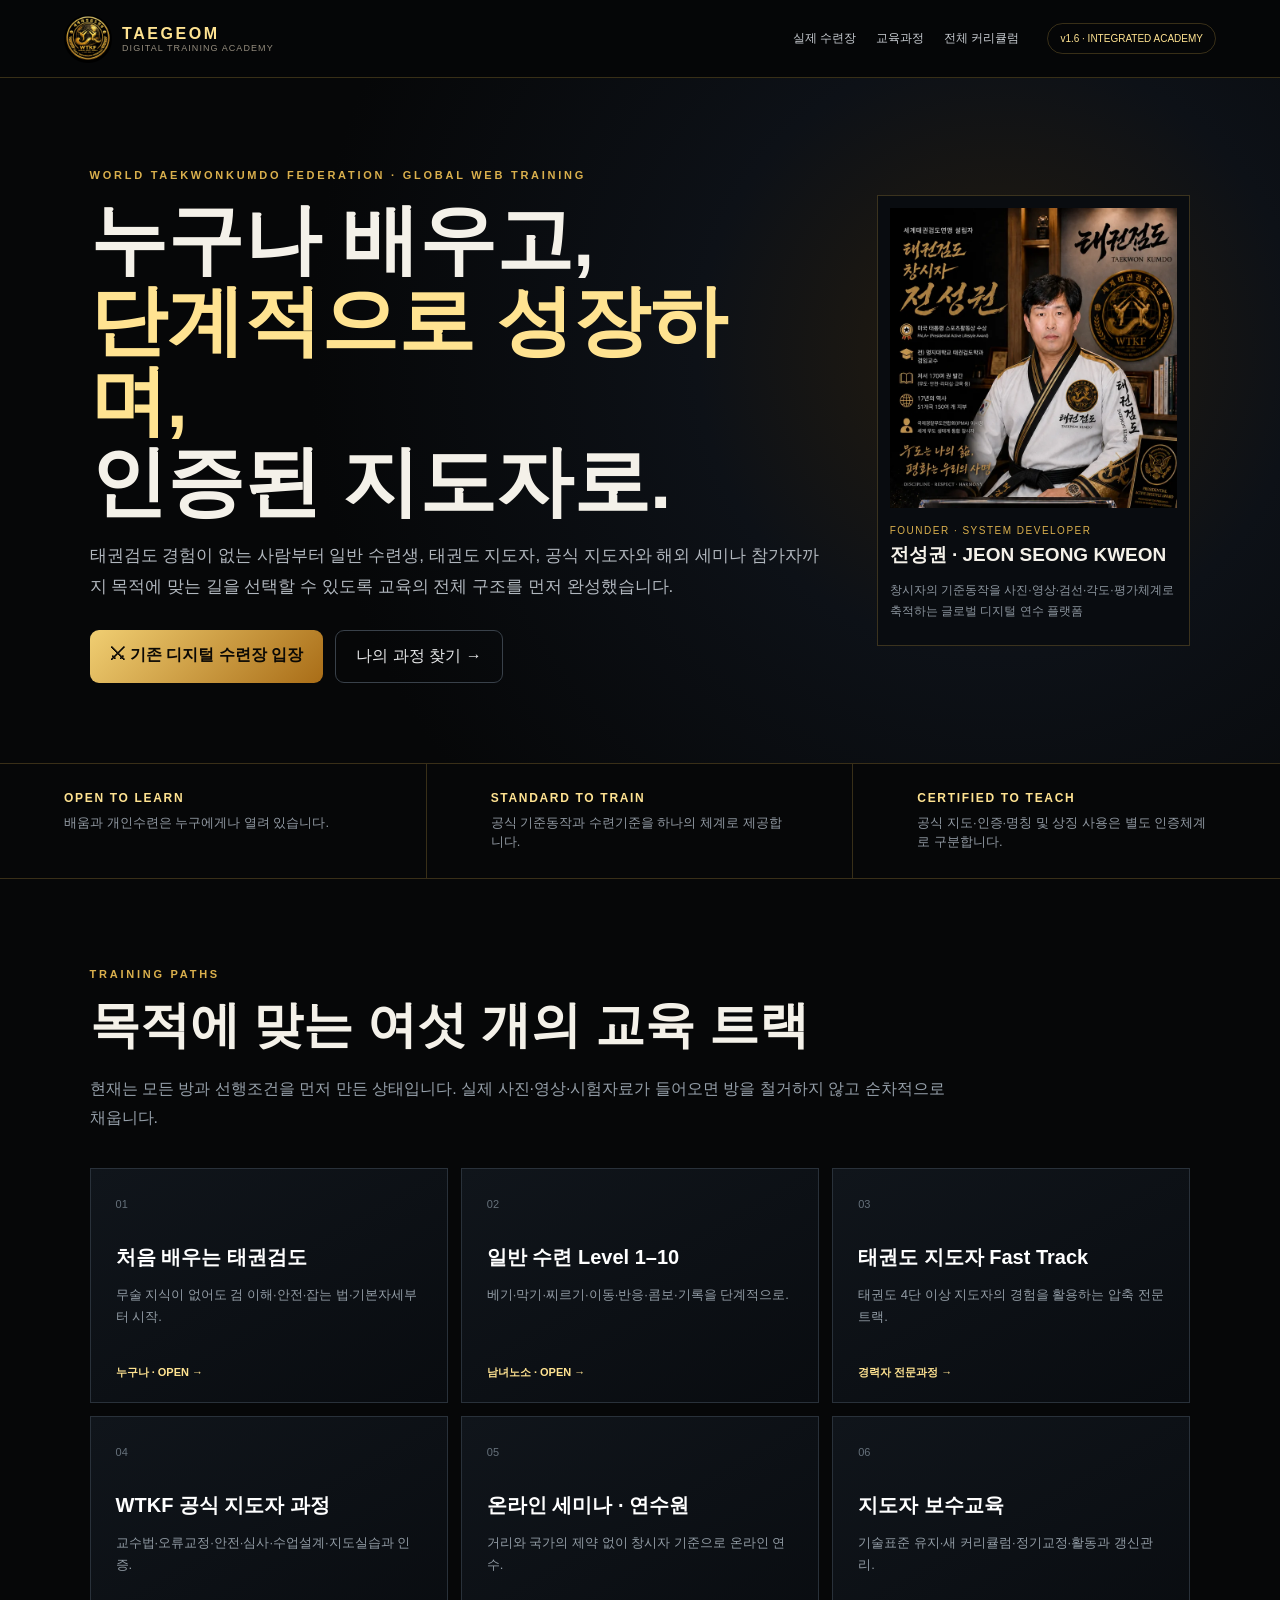
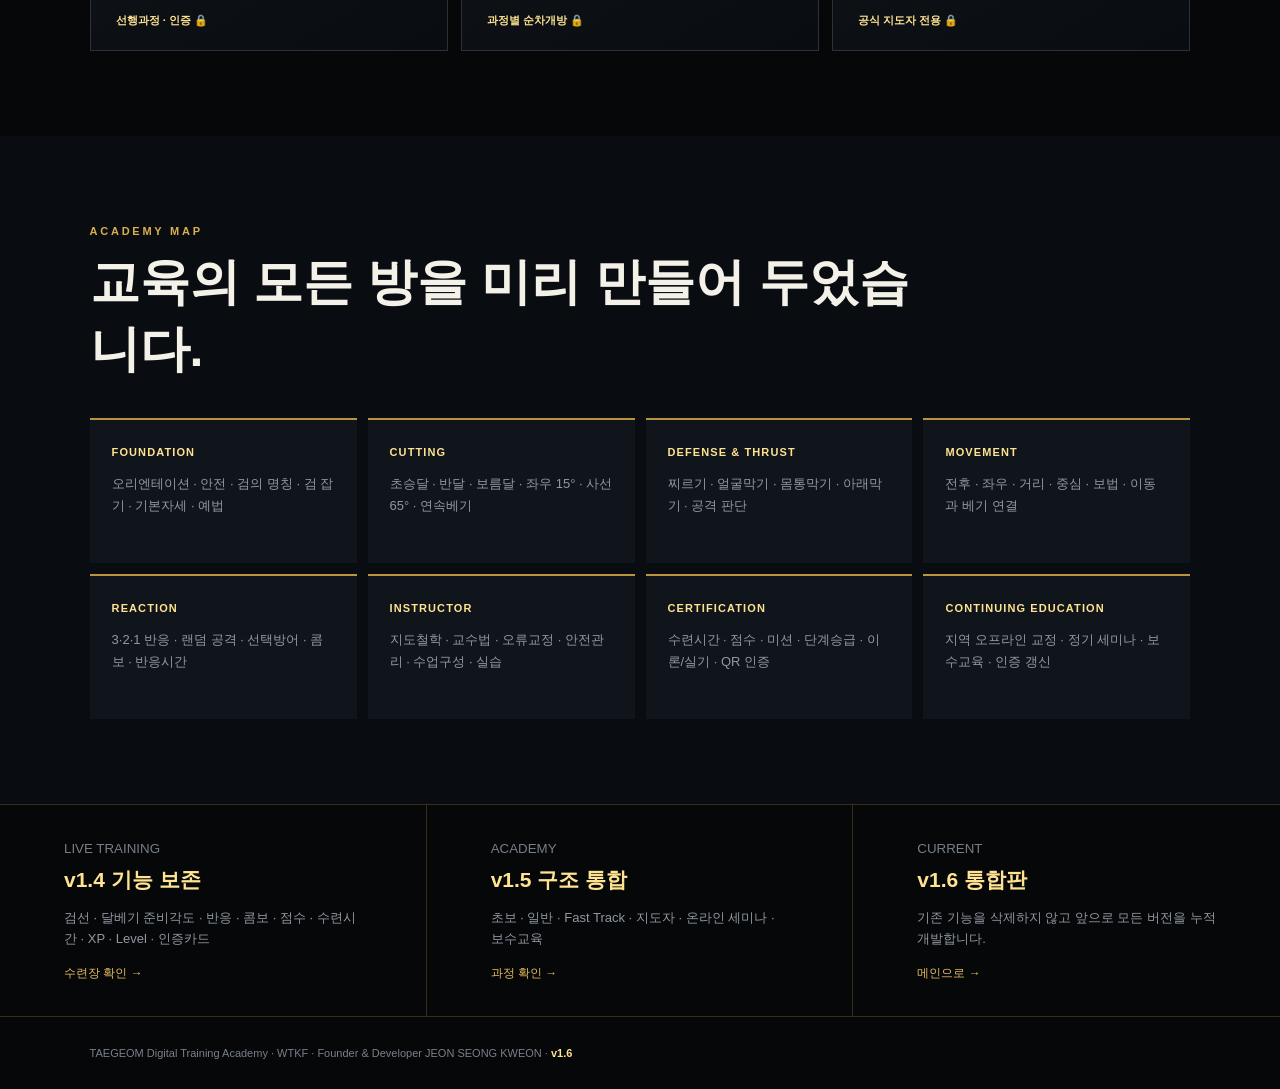
==== academy.html @ d8bbe2b1 "Add files via upload" ====
<!DOCTYPE html>
<html lang="ko"><head>
<meta charset="UTF-8"><meta name="viewport" content="width=device-width,initial-scale=1">
<meta name="theme-color" content="#070707">
<title>TAEGEOM Digital Training Academy v1.6</title>
<link rel="stylesheet" href="academy.css">
</head><body>
<header class="academy-top">
  <a class="home" href="index.html"><img src="assets/wtkf-logo.webp" alt="WTKF"><span><b>TAEGEOM</b><small>DIGITAL TRAINING ACADEMY</small></span></a>
  <nav><a href="training.html">실제 수련장</a><a href="#paths">교육과정</a><a href="#map">전체 커리큘럼</a></nav>
  <span class="ver">v1.6 · INTEGRATED ACADEMY</span>
</header>

<main>
<section class="academy-hero">
 <div>
  <p class="eyebrow">WORLD TAEKWONKUMDO FEDERATION · GLOBAL WEB TRAINING</p>
  <h1>누구나 배우고,<br><em>단계적으로 성장하며,</em><br>인증된 지도자로.</h1>
  <p class="lead">태권검도 경험이 없는 사람부터 일반 수련생, 태권도 지도자, 공식 지도자와 해외 세미나 참가자까지 목적에 맞는 길을 선택할 수 있도록 교육의 전체 구조를 먼저 완성했습니다.</p>
  <div class="actions"><a class="primary" href="training.html">⚔ 기존 디지털 수련장 입장</a><a href="#paths">나의 과정 찾기 →</a></div>
 </div>
 <aside>
  <img src="assets/founder-jeon.webp" alt="창시자 전성권">
  <small>FOUNDER · SYSTEM DEVELOPER</small><b>전성권 · JEON SEONG KWEON</b>
  <p>창시자의 기준동작을 사진·영상·검선·각도·평가체계로 축적하는 글로벌 디지털 연수 플랫폼</p>
 </aside>
</section>

<section class="policy">
 <div><b>OPEN TO LEARN</b><span>배움과 개인수련은 누구에게나 열려 있습니다.</span></div>
 <div><b>STANDARD TO TRAIN</b><span>공식 기준동작과 수련기준을 하나의 체계로 제공합니다.</span></div>
 <div><b>CERTIFIED TO TEACH</b><span>공식 지도·인증·명칭 및 상징 사용은 별도 인증체계로 구분합니다.</span></div>
</section>

<section class="section" id="paths">
 <header><span>TRAINING PATHS</span><h2>목적에 맞는 여섯 개의 교육 트랙</h2><p>현재는 모든 방과 선행조건을 먼저 만든 상태입니다. 실제 사진·영상·시험자료가 들어오면 방을 철거하지 않고 순차적으로 채웁니다.</p></header>
 <div class="paths">
  <a href="course.html?track=starter"><i>01</i><h3>처음 배우는 태권검도</h3><p>무술 지식이 없어도 검 이해·안전·잡는 법·기본자세부터 시작.</p><b>누구나 · OPEN →</b></a>
  <a href="course.html?track=general"><i>02</i><h3>일반 수련 Level 1–10</h3><p>베기·막기·찌르기·이동·반응·콤보·기록을 단계적으로.</p><b>남녀노소 · OPEN →</b></a>
  <a href="course.html?track=tkd"><i>03</i><h3>태권도 지도자 Fast Track</h3><p>태권도 4단 이상 지도자의 경험을 활용하는 압축 전문트랙.</p><b>경력자 전문과정 →</b></a>
  <a href="course.html?track=instructor"><i>04</i><h3>WTKF 공식 지도자 과정</h3><p>교수법·오류교정·안전·심사·수업설계·지도실습과 인증.</p><b>선행과정 · 인증 🔒</b></a>
  <a href="course.html?track=academy"><i>05</i><h3>온라인 세미나 · 연수원</h3><p>거리와 국가의 제약 없이 창시자 기준으로 온라인 연수.</p><b>과정별 순차개방 🔒</b></a>
  <a href="course.html?track=renewal"><i>06</i><h3>지도자 보수교육</h3><p>기술표준 유지·새 커리큘럼·정기교정·활동과 갱신관리.</p><b>공식 지도자 전용 🔒</b></a>
 </div>
</section>

<section class="section map-section" id="map">
 <header><span>ACADEMY MAP</span><h2>교육의 모든 방을 미리 만들어 두었습니다.</h2></header>
 <div class="map">
  <div><b>FOUNDATION</b><p>오리엔테이션 · 안전 · 검의 명칭 · 검 잡기 · 기본자세 · 예법</p></div>
  <div><b>CUTTING</b><p>초승달 · 반달 · 보름달 · 좌우 15° · 사선 65° · 연속베기</p></div>
  <div><b>DEFENSE & THRUST</b><p>찌르기 · 얼굴막기 · 몸통막기 · 아래막기 · 공격 판단</p></div>
  <div><b>MOVEMENT</b><p>전후 · 좌우 · 거리 · 중심 · 보법 · 이동과 베기 연결</p></div>
  <div><b>REACTION</b><p>3·2·1 반응 · 랜덤 공격 · 선택방어 · 콤보 · 반응시간</p></div>
  <div><b>INSTRUCTOR</b><p>지도철학 · 교수법 · 오류교정 · 안전관리 · 수업구성 · 실습</p></div>
  <div><b>CERTIFICATION</b><p>수련시간 · 점수 · 미션 · 단계승급 · 이론/실기 · QR 인증</p></div>
  <div><b>CONTINUING EDUCATION</b><p>지역 오프라인 교정 · 정기 세미나 · 보수교육 · 인증 갱신</p></div>
 </div>
</section>

<section class="integration">
 <div><small>LIVE TRAINING</small><strong>v1.4 기능 보존</strong><p>검선 · 달베기 준비각도 · 반응 · 콤보 · 점수 · 수련시간 · XP · Level · 인증카드</p><a href="training.html">수련장 확인 →</a></div>
 <div><small>ACADEMY</small><strong>v1.5 구조 통합</strong><p>초보 · 일반 · Fast Track · 지도자 · 온라인 세미나 · 보수교육</p><a href="#paths">과정 확인 →</a></div>
 <div><small>CURRENT</small><strong>v1.6 통합판</strong><p>기존 기능을 삭제하지 않고 앞으로 모든 버전을 누적 개발합니다.</p><a href="index.html">메인으로 →</a></div>
</section>
</main>
<footer>TAEGEOM Digital Training Academy · WTKF · Founder & Developer JEON SEONG KWEON · <b>v1.6</b></footer>
</body></html>
---- academy.css ----
:root{--bg:#060708;--card:#0d1116;--gold:#dab04d;--gold2:#ffe391;--line:rgba(218,176,77,.24);--muted:#96a0aa}
*{box-sizing:border-box}body{margin:0;background:var(--bg);color:#f4f1e9;font-family:Arial,"Noto Sans KR",sans-serif}.academy-top{height:78px;display:flex;align-items:center;padding:0 5vw;gap:28px;border-bottom:1px solid var(--line);background:#060708f0;position:sticky;top:0;z-index:9}.home{display:flex;align-items:center;gap:10px;color:white;text-decoration:none}.home img{width:48px;height:48px;border-radius:50%;object-fit:cover}.home span{display:flex;flex-direction:column}.home b{letter-spacing:.16em;color:var(--gold2)}.home small{font-size:9px;color:#958d7e;letter-spacing:.12em}.academy-top nav{display:flex;gap:20px;margin-left:auto}.academy-top nav a{color:#c7cbd0;text-decoration:none;font-size:12px}.ver{font-size:10px;color:var(--gold2);border:1px solid var(--line);border-radius:20px;padding:9px 12px}.academy-hero{min-height:650px;padding:80px 7vw;display:grid;grid-template-columns:1.4fr .6fr;gap:55px;align-items:center;background:radial-gradient(circle at 78% 40%,#251c0e 0,#0d1117 28%,#060708 64%)}.eyebrow,.section header>span{color:var(--gold);font-size:11px;letter-spacing:.25em;font-weight:800}.academy-hero h1{font-size:clamp(44px,6vw,78px);line-height:1.05;margin:18px 0}.academy-hero h1 em{color:var(--gold2);font-style:normal}.lead{color:#b1b7be;max-width:790px;font-size:17px;line-height:1.85}.actions{display:flex;gap:12px;flex-wrap:wrap;margin-top:28px}.actions a{padding:15px 20px;color:#e8e9ea;text-decoration:none;border:1px solid #39414a;border-radius:9px}.actions .primary{background:linear-gradient(135deg,#f0ce72,#a96d17);color:#0b0905;border:0;font-weight:900}.academy-hero aside{border:1px solid var(--line);padding:12px;background:#090c10}.academy-hero aside img{width:100%;max-height:300px;object-fit:cover;object-position:center top}.academy-hero aside small,.academy-hero aside b{display:block}.academy-hero aside small{margin-top:13px;color:var(--gold);font-size:10px;letter-spacing:.15em}.academy-hero aside b{margin-top:6px;font-size:19px}.academy-hero aside p{font-size:12px;line-height:1.7;color:#8d969f}.policy{display:grid;grid-template-columns:repeat(3,1fr);border-block:1px solid var(--line)}.policy div{padding:27px 5vw;border-right:1px solid var(--line)}.policy div:last-child{border-right:0}.policy b{display:block;color:var(--gold2);font-size:12px;letter-spacing:.14em;margin-bottom:8px}.policy span{color:#9199a2;font-size:13px}.section{padding:85px 7vw}.section header{max-width:860px;margin-bottom:35px}.section h2{font-size:clamp(32px,4vw,50px);margin:10px 0}.section header p{color:var(--muted);line-height:1.8}.paths{display:grid;grid-template-columns:repeat(3,1fr);gap:13px}.paths a{min-height:235px;padding:25px;border:1px solid #29313a;background:linear-gradient(150deg,#10151b,#090c10);text-decoration:none;color:white;position:relative;transition:.2s}.paths a:hover{transform:translateY(-3px);border-color:#a98436}.paths i{font-style:normal;color:#66717b;font-size:11px}.paths h3{font-size:20px;margin:32px 0 10px}.paths p{color:#929ca5;font-size:13px;line-height:1.7}.paths a>b{position:absolute;bottom:22px;color:var(--gold2);font-size:11px}.map-section{background:#090c10}.map{display:grid;grid-template-columns:repeat(4,1fr);gap:11px}.map div{padding:22px;min-height:145px;border-top:2px solid #ba9440;background:#10151b}.map b{font-size:11px;color:var(--gold2);letter-spacing:.1em}.map p{font-size:13px;line-height:1.7;color:#9099a2}.integration{display:grid;grid-template-columns:repeat(3,1fr);border-block:1px solid var(--line)}.integration div{padding:34px 5vw;border-right:1px solid var(--line)}.integration div:last-child{border-right:0}.integration small{color:#757f88}.integration strong{display:block;font-size:21px;color:var(--gold2);margin:9px 0}.integration p{color:#8f98a1;font-size:13px;line-height:1.65}.integration a{color:#e4bc5e;text-decoration:none;font-size:12px}footer{padding:30px 7vw;color:#78818a;font-size:11px}footer b{color:var(--gold2)}
@media(max-width:920px){.academy-top nav{display:none}.academy-hero{grid-template-columns:1fr}.academy-hero aside{max-width:380px}.paths{grid-template-columns:1fr 1fr}.map{grid-template-columns:1fr 1fr}.policy,.integration{grid-template-columns:1fr}.policy div,.integration div{border-right:0;border-bottom:1px solid var(--line)}}@media(max-width:620px){.ver{display:none}.academy-hero{padding:55px 22px}.paths,.map{grid-template-columns:1fr}.section{padding:65px 22px}}
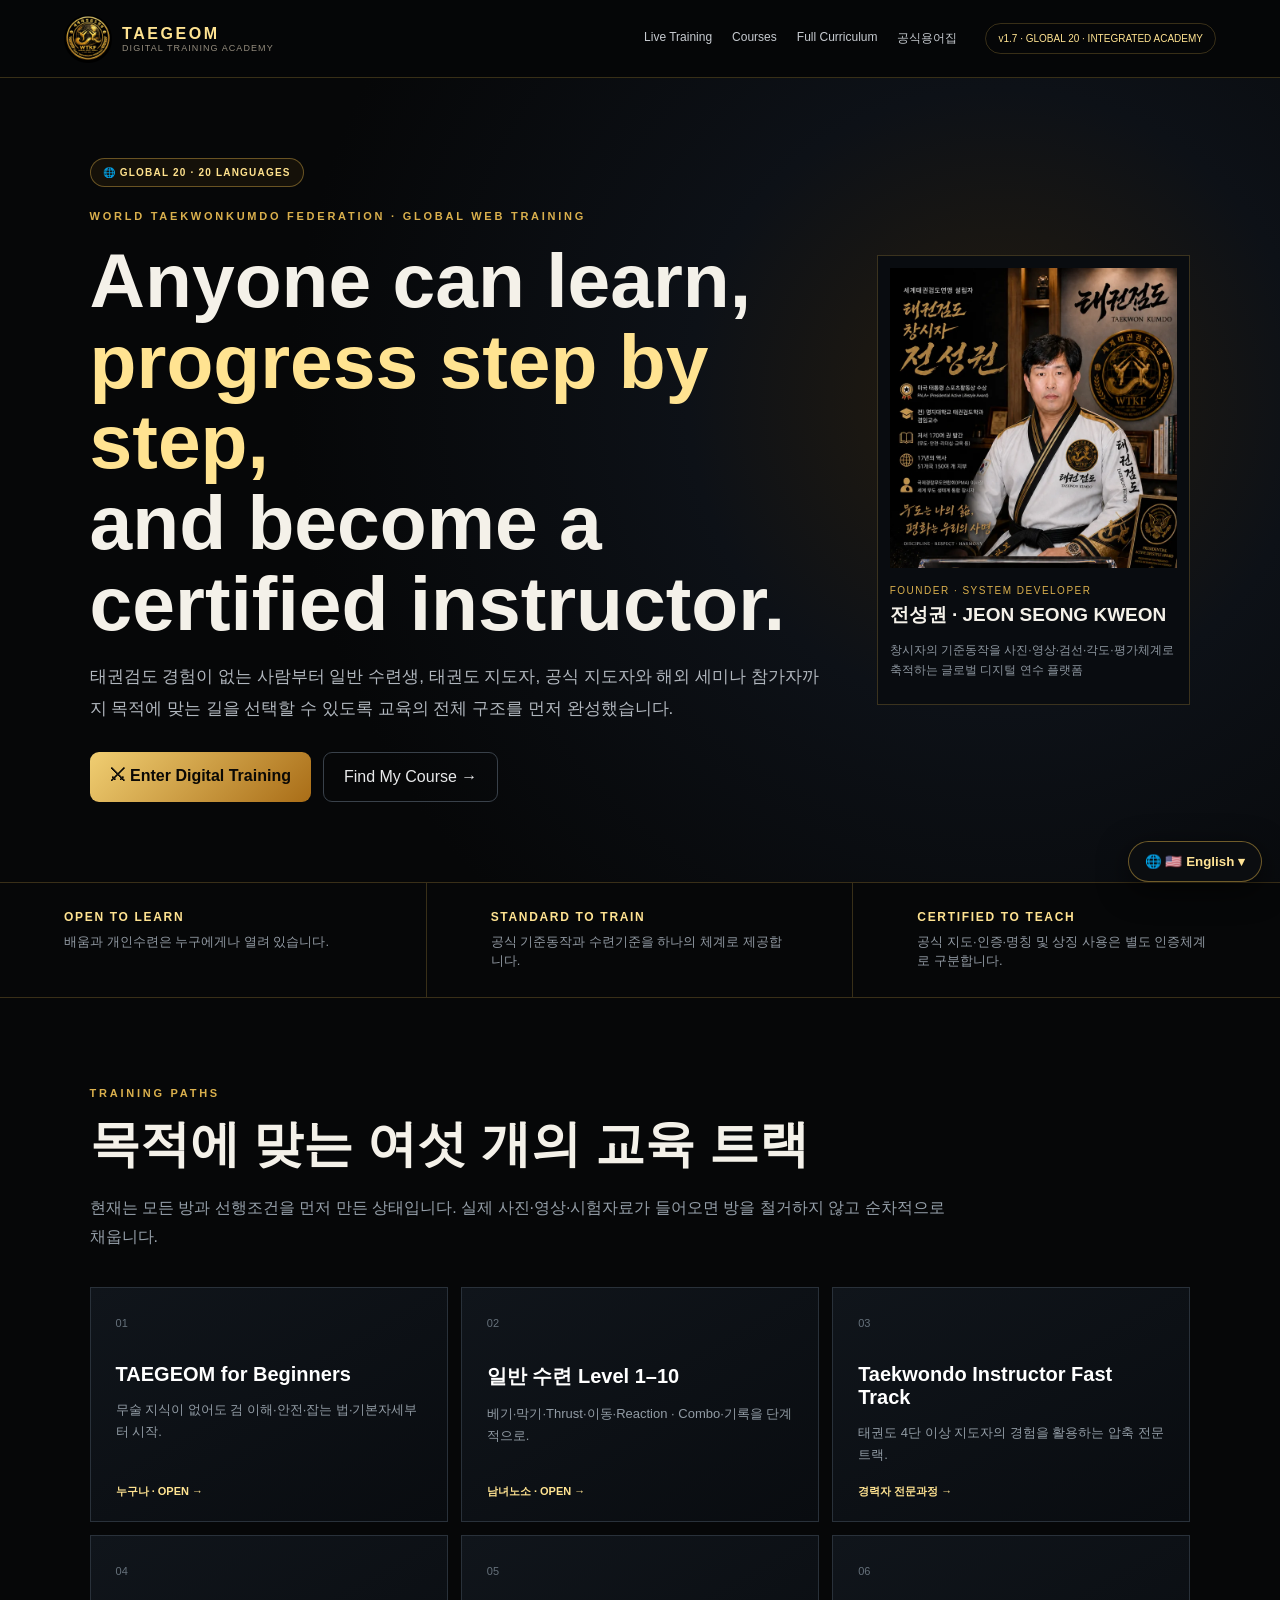
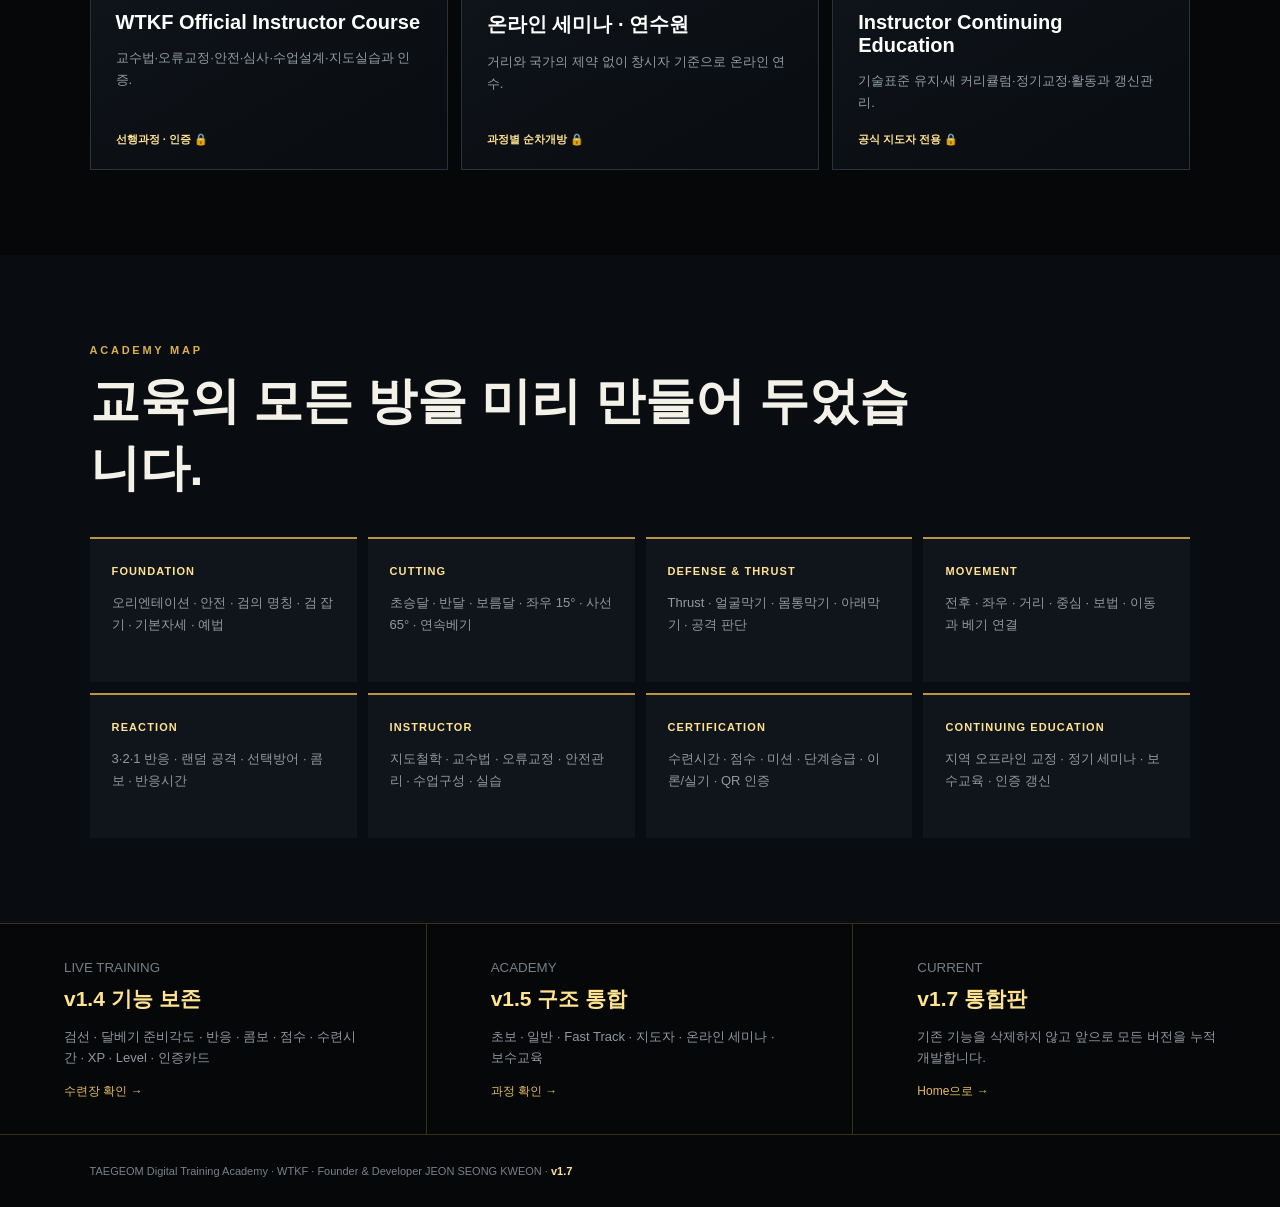
==== commit 61a83a04: "Add files via upload" ====
--- a/academy.html
+++ b/academy.html
@@ -2,19 +2,20 @@
 <html lang="ko"><head>
 <meta charset="UTF-8"><meta name="viewport" content="width=device-width,initial-scale=1">
 <meta name="theme-color" content="#070707">
-<title>TAEGEOM Digital Training Academy v1.6</title>
+<title>TAEGEOM Digital Training Academy v1.7</title>
 <link rel="stylesheet" href="academy.css">
+<link rel="stylesheet" href="i18n.css">
 </head><body>
 <header class="academy-top">
   <a class="home" href="index.html"><img src="assets/wtkf-logo.webp" alt="WTKF"><span><b>TAEGEOM</b><small>DIGITAL TRAINING ACADEMY</small></span></a>
-  <nav><a href="training.html">실제 수련장</a><a href="#paths">교육과정</a><a href="#map">전체 커리큘럼</a></nav>
-  <span class="ver">v1.6 · INTEGRATED ACADEMY</span>
+  <nav><a href="training.html">실제 수련장</a><a href="#paths">교육과정</a><a href="#map">전체 커리큘럼</a><a href="terminology.html">공식용어집</a></nav>
+  <span class="ver">v1.7 · GLOBAL 20 · INTEGRATED ACADEMY</span>
 </header>
 
 <main>
 <section class="academy-hero">
  <div>
-  <p class="eyebrow">WORLD TAEKWONKUMDO FEDERATION · GLOBAL WEB TRAINING</p>
+  <div class="global20-badge">🌐 GLOBAL 20 · 20 LANGUAGES</div><p class="eyebrow">WORLD TAEKWONKUMDO FEDERATION · GLOBAL WEB TRAINING</p>
   <h1>누구나 배우고,<br><em>단계적으로 성장하며,</em><br>인증된 지도자로.</h1>
   <p class="lead">태권검도 경험이 없는 사람부터 일반 수련생, 태권도 지도자, 공식 지도자와 해외 세미나 참가자까지 목적에 맞는 길을 선택할 수 있도록 교육의 전체 구조를 먼저 완성했습니다.</p>
   <div class="actions"><a class="primary" href="training.html">⚔ 기존 디지털 수련장 입장</a><a href="#paths">나의 과정 찾기 →</a></div>
@@ -61,8 +62,9 @@
 <section class="integration">
  <div><small>LIVE TRAINING</small><strong>v1.4 기능 보존</strong><p>검선 · 달베기 준비각도 · 반응 · 콤보 · 점수 · 수련시간 · XP · Level · 인증카드</p><a href="training.html">수련장 확인 →</a></div>
  <div><small>ACADEMY</small><strong>v1.5 구조 통합</strong><p>초보 · 일반 · Fast Track · 지도자 · 온라인 세미나 · 보수교육</p><a href="#paths">과정 확인 →</a></div>
- <div><small>CURRENT</small><strong>v1.6 통합판</strong><p>기존 기능을 삭제하지 않고 앞으로 모든 버전을 누적 개발합니다.</p><a href="index.html">메인으로 →</a></div>
+ <div><small>CURRENT</small><strong>v1.7 통합판</strong><p>기존 기능을 삭제하지 않고 앞으로 모든 버전을 누적 개발합니다.</p><a href="index.html">메인으로 →</a></div>
 </section>
 </main>
-<footer>TAEGEOM Digital Training Academy · WTKF · Founder & Developer JEON SEONG KWEON · <b>v1.6</b></footer>
+<footer>TAEGEOM Digital Training Academy · WTKF · Founder & Developer JEON SEONG KWEON · <b>v1.7</b></footer>
+<script src="i18n.js"></script>
 </body></html>
--- a/academy.css
+++ b/academy.css
@@ -1,3 +1,4 @@
 :root{--bg:#060708;--card:#0d1116;--gold:#dab04d;--gold2:#ffe391;--line:rgba(218,176,77,.24);--muted:#96a0aa}
 *{box-sizing:border-box}body{margin:0;background:var(--bg);color:#f4f1e9;font-family:Arial,"Noto Sans KR",sans-serif}.academy-top{height:78px;display:flex;align-items:center;padding:0 5vw;gap:28px;border-bottom:1px solid var(--line);background:#060708f0;position:sticky;top:0;z-index:9}.home{display:flex;align-items:center;gap:10px;color:white;text-decoration:none}.home img{width:48px;height:48px;border-radius:50%;object-fit:cover}.home span{display:flex;flex-direction:column}.home b{letter-spacing:.16em;color:var(--gold2)}.home small{font-size:9px;color:#958d7e;letter-spacing:.12em}.academy-top nav{display:flex;gap:20px;margin-left:auto}.academy-top nav a{color:#c7cbd0;text-decoration:none;font-size:12px}.ver{font-size:10px;color:var(--gold2);border:1px solid var(--line);border-radius:20px;padding:9px 12px}.academy-hero{min-height:650px;padding:80px 7vw;display:grid;grid-template-columns:1.4fr .6fr;gap:55px;align-items:center;background:radial-gradient(circle at 78% 40%,#251c0e 0,#0d1117 28%,#060708 64%)}.eyebrow,.section header>span{color:var(--gold);font-size:11px;letter-spacing:.25em;font-weight:800}.academy-hero h1{font-size:clamp(44px,6vw,78px);line-height:1.05;margin:18px 0}.academy-hero h1 em{color:var(--gold2);font-style:normal}.lead{color:#b1b7be;max-width:790px;font-size:17px;line-height:1.85}.actions{display:flex;gap:12px;flex-wrap:wrap;margin-top:28px}.actions a{padding:15px 20px;color:#e8e9ea;text-decoration:none;border:1px solid #39414a;border-radius:9px}.actions .primary{background:linear-gradient(135deg,#f0ce72,#a96d17);color:#0b0905;border:0;font-weight:900}.academy-hero aside{border:1px solid var(--line);padding:12px;background:#090c10}.academy-hero aside img{width:100%;max-height:300px;object-fit:cover;object-position:center top}.academy-hero aside small,.academy-hero aside b{display:block}.academy-hero aside small{margin-top:13px;color:var(--gold);font-size:10px;letter-spacing:.15em}.academy-hero aside b{margin-top:6px;font-size:19px}.academy-hero aside p{font-size:12px;line-height:1.7;color:#8d969f}.policy{display:grid;grid-template-columns:repeat(3,1fr);border-block:1px solid var(--line)}.policy div{padding:27px 5vw;border-right:1px solid var(--line)}.policy div:last-child{border-right:0}.policy b{display:block;color:var(--gold2);font-size:12px;letter-spacing:.14em;margin-bottom:8px}.policy span{color:#9199a2;font-size:13px}.section{padding:85px 7vw}.section header{max-width:860px;margin-bottom:35px}.section h2{font-size:clamp(32px,4vw,50px);margin:10px 0}.section header p{color:var(--muted);line-height:1.8}.paths{display:grid;grid-template-columns:repeat(3,1fr);gap:13px}.paths a{min-height:235px;padding:25px;border:1px solid #29313a;background:linear-gradient(150deg,#10151b,#090c10);text-decoration:none;color:white;position:relative;transition:.2s}.paths a:hover{transform:translateY(-3px);border-color:#a98436}.paths i{font-style:normal;color:#66717b;font-size:11px}.paths h3{font-size:20px;margin:32px 0 10px}.paths p{color:#929ca5;font-size:13px;line-height:1.7}.paths a>b{position:absolute;bottom:22px;color:var(--gold2);font-size:11px}.map-section{background:#090c10}.map{display:grid;grid-template-columns:repeat(4,1fr);gap:11px}.map div{padding:22px;min-height:145px;border-top:2px solid #ba9440;background:#10151b}.map b{font-size:11px;color:var(--gold2);letter-spacing:.1em}.map p{font-size:13px;line-height:1.7;color:#9099a2}.integration{display:grid;grid-template-columns:repeat(3,1fr);border-block:1px solid var(--line)}.integration div{padding:34px 5vw;border-right:1px solid var(--line)}.integration div:last-child{border-right:0}.integration small{color:#757f88}.integration strong{display:block;font-size:21px;color:var(--gold2);margin:9px 0}.integration p{color:#8f98a1;font-size:13px;line-height:1.65}.integration a{color:#e4bc5e;text-decoration:none;font-size:12px}footer{padding:30px 7vw;color:#78818a;font-size:11px}footer b{color:var(--gold2)}
-@media(max-width:920px){.academy-top nav{display:none}.academy-hero{grid-template-columns:1fr}.academy-hero aside{max-width:380px}.paths{grid-template-columns:1fr 1fr}.map{grid-template-columns:1fr 1fr}.policy,.integration{grid-template-columns:1fr}.policy div,.integration div{border-right:0;border-bottom:1px solid var(--line)}}@media(max-width:620px){.ver{display:none}.academy-hero{padding:55px 22px}.paths,.map{grid-template-columns:1fr}.section{padding:65px 22px}}+@media(max-width:920px){.academy-top nav{display:none}.academy-hero{grid-template-columns:1fr}.academy-hero aside{max-width:380px}.paths{grid-template-columns:1fr 1fr}.map{grid-template-columns:1fr 1fr}.policy,.integration{grid-template-columns:1fr}.policy div,.integration div{border-right:0;border-bottom:1px solid var(--line)}}@media(max-width:620px){.ver{display:none}.academy-hero{padding:55px 22px}.paths,.map{grid-template-columns:1fr}.section{padding:65px 22px}}
+.global20-badge{display:inline-block;margin-bottom:12px;padding:8px 12px;border:1px solid rgba(221,176,72,.42);border-radius:20px;color:#ffe28d;background:rgba(198,145,34,.08);font-size:10px;font-weight:900;letter-spacing:.12em}
--- a/i18n.css
+++ b/i18n.css
@@ -0,0 +1 @@
+.tg-language{position:fixed;right:18px;bottom:18px;z-index:9999;font-family:Arial,"Noto Sans KR",sans-serif}.tg-lang-button{background:#0b0d10;color:#ffe395;border:1px solid rgba(222,177,72,.48);box-shadow:0 8px 30px #0009;border-radius:28px;padding:12px 16px;font-weight:800;cursor:pointer}.tg-lang-menu{display:none;position:absolute;right:0;bottom:52px;width:310px;max-height:65vh;overflow:auto;background:#090c10;border:1px solid rgba(222,177,72,.4);box-shadow:0 18px 55px #000;border-radius:14px;padding:10px}.tg-lang-menu.open{display:grid;grid-template-columns:1fr 1fr;gap:5px}.tg-lang-title{grid-column:1/-1;color:#d9ad49;font-size:10px;letter-spacing:.14em;padding:8px}.tg-lang-menu button{border:1px solid #252c33;background:#10151b;color:#e9edf0;text-align:left;padding:9px;border-radius:7px;cursor:pointer;font-size:12px}.tg-lang-menu button:hover{border-color:#b78d38}.tg-lang-menu span{margin-left:4px}[dir=rtl] .tg-language{right:auto;left:18px}[dir=rtl] .tg-lang-menu{right:auto;left:0}@media(max-width:560px){.tg-language{right:10px;bottom:10px}.tg-lang-menu{width:min(92vw,310px)}.tg-lang-current{font-size:11px}}
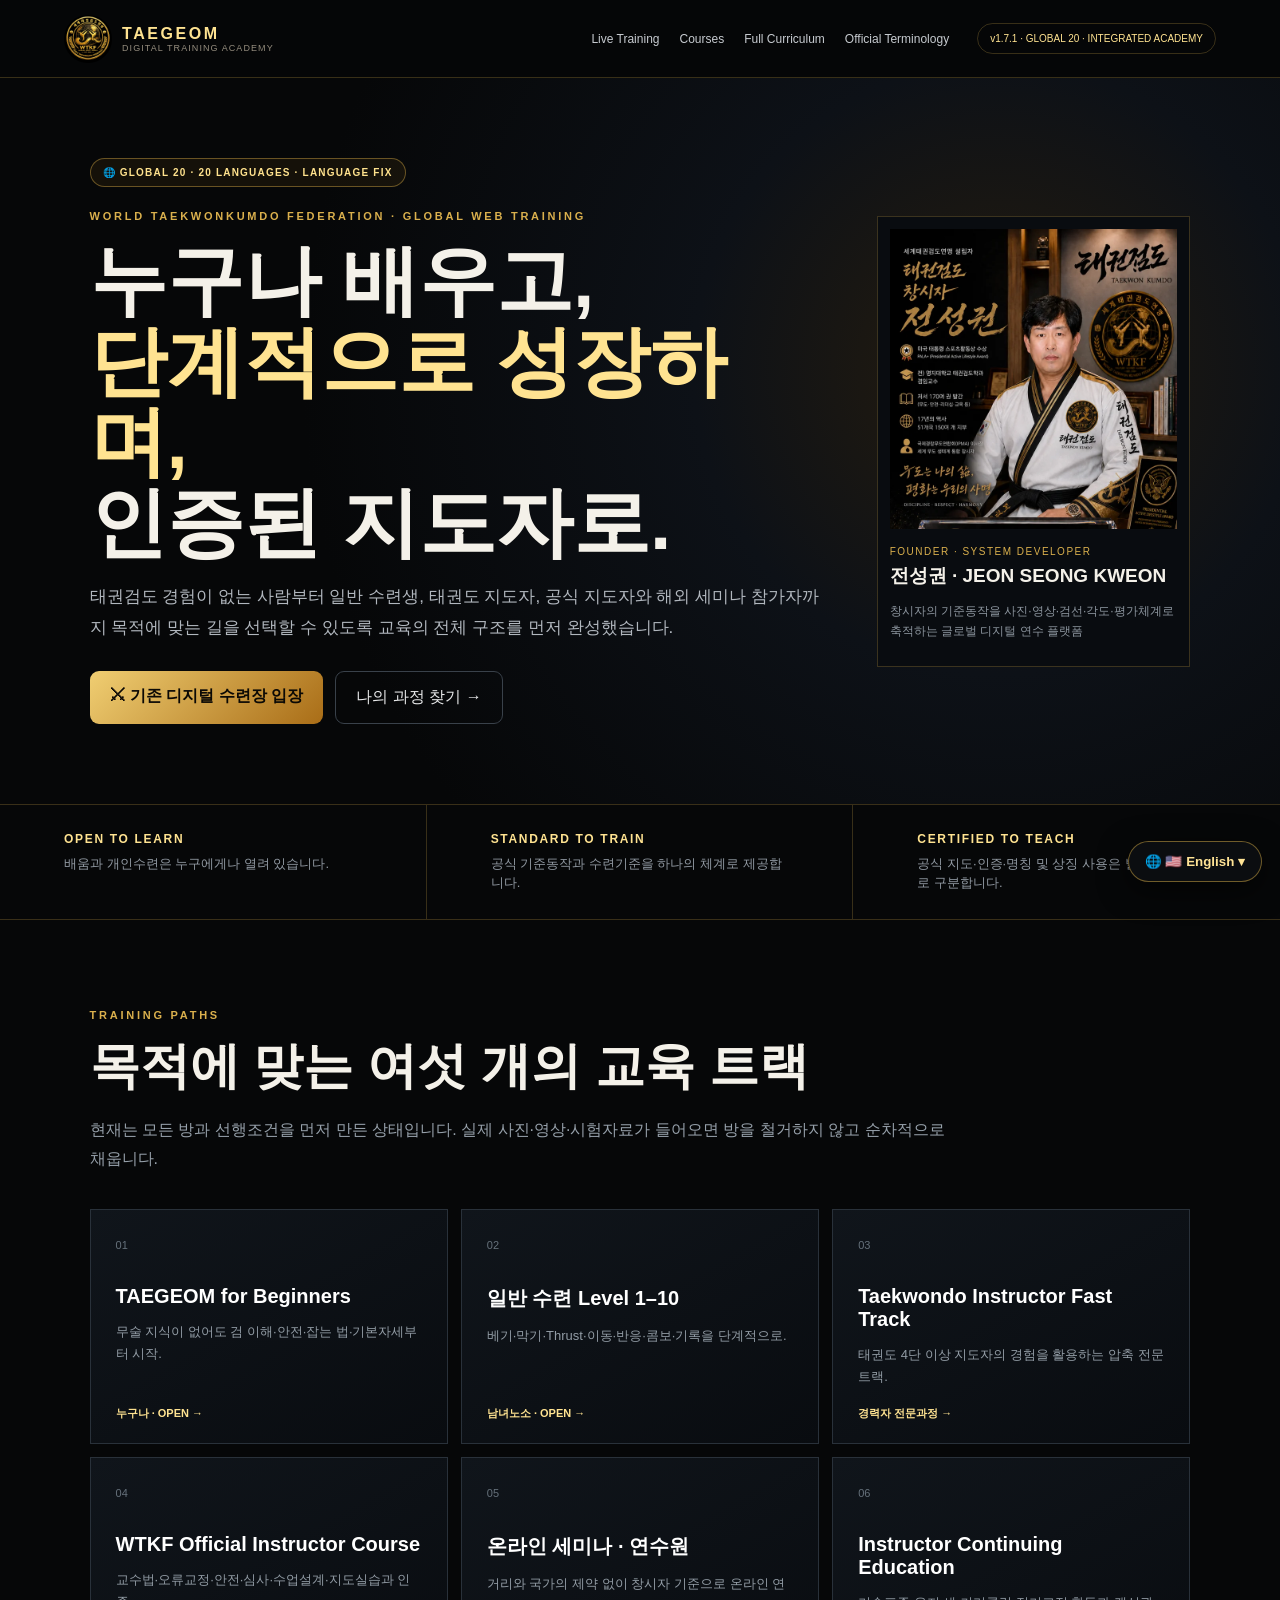
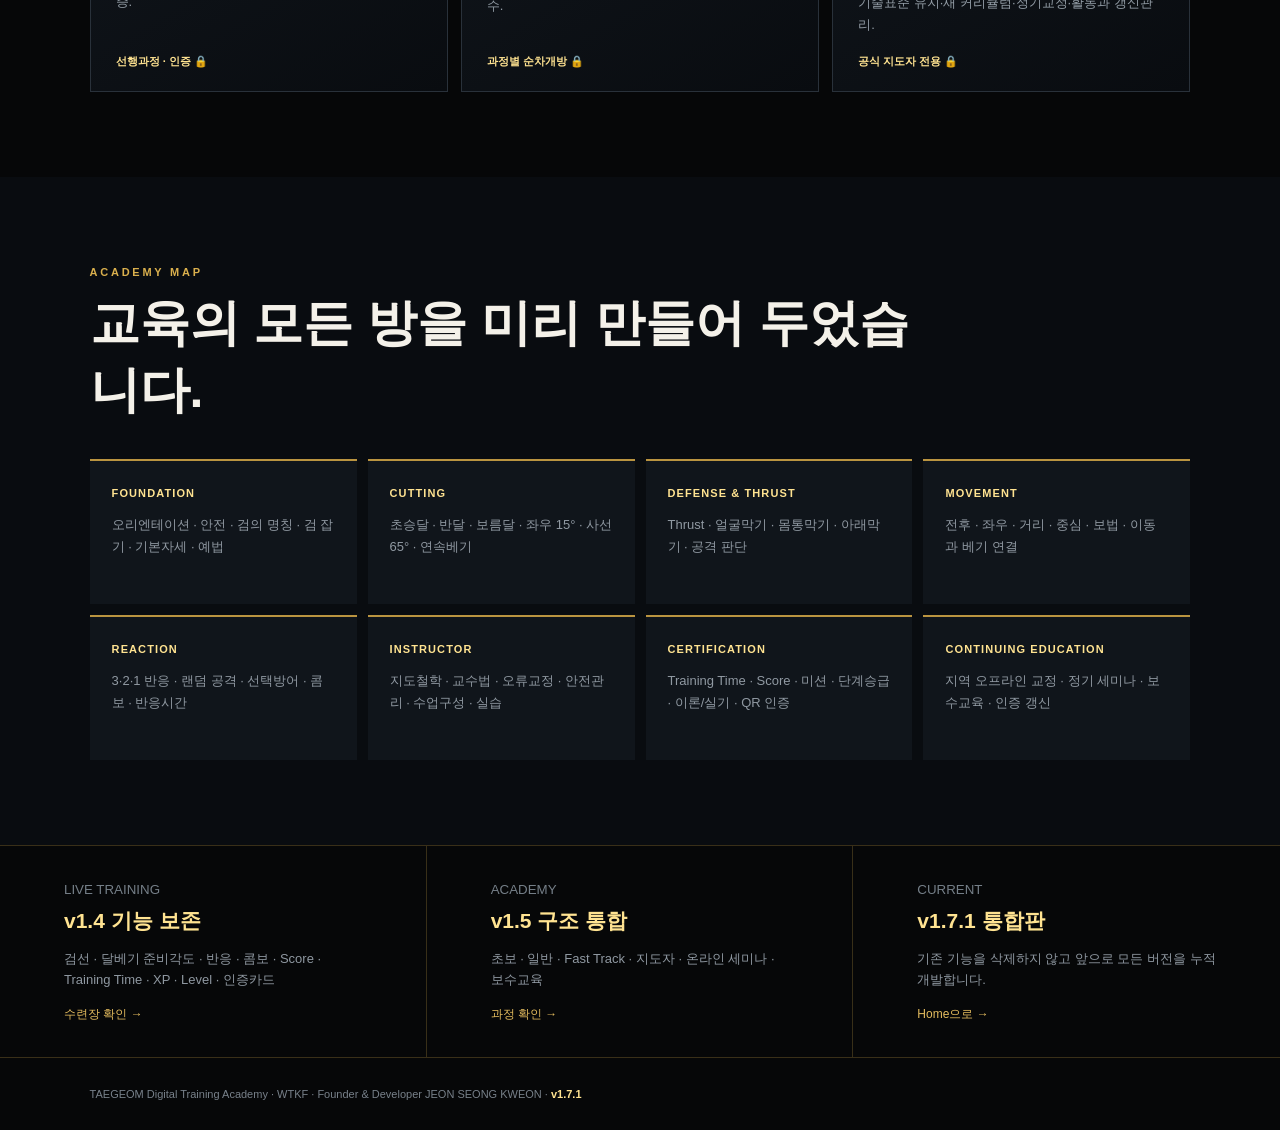
==== commit e4c14089: "Add files via upload" ====
--- a/academy.html
+++ b/academy.html
@@ -2,20 +2,20 @@
 <html lang="ko"><head>
 <meta charset="UTF-8"><meta name="viewport" content="width=device-width,initial-scale=1">
 <meta name="theme-color" content="#070707">
-<title>TAEGEOM Digital Training Academy v1.7</title>
+<title>TAEGEOM Digital Training Academy v1.7.1</title>
 <link rel="stylesheet" href="academy.css">
 <link rel="stylesheet" href="i18n.css">
 </head><body>
 <header class="academy-top">
   <a class="home" href="index.html"><img src="assets/wtkf-logo.webp" alt="WTKF"><span><b>TAEGEOM</b><small>DIGITAL TRAINING ACADEMY</small></span></a>
   <nav><a href="training.html">실제 수련장</a><a href="#paths">교육과정</a><a href="#map">전체 커리큘럼</a><a href="terminology.html">공식용어집</a></nav>
-  <span class="ver">v1.7 · GLOBAL 20 · INTEGRATED ACADEMY</span>
+  <span class="ver">v1.7.1 · GLOBAL 20 · INTEGRATED ACADEMY</span>
 </header>
 
 <main>
 <section class="academy-hero">
  <div>
-  <div class="global20-badge">🌐 GLOBAL 20 · 20 LANGUAGES</div><p class="eyebrow">WORLD TAEKWONKUMDO FEDERATION · GLOBAL WEB TRAINING</p>
+  <div class="global20-badge">🌐 GLOBAL 20 · 20 LANGUAGES · LANGUAGE FIX</div><p class="eyebrow">WORLD TAEKWONKUMDO FEDERATION · GLOBAL WEB TRAINING</p>
   <h1>누구나 배우고,<br><em>단계적으로 성장하며,</em><br>인증된 지도자로.</h1>
   <p class="lead">태권검도 경험이 없는 사람부터 일반 수련생, 태권도 지도자, 공식 지도자와 해외 세미나 참가자까지 목적에 맞는 길을 선택할 수 있도록 교육의 전체 구조를 먼저 완성했습니다.</p>
   <div class="actions"><a class="primary" href="training.html">⚔ 기존 디지털 수련장 입장</a><a href="#paths">나의 과정 찾기 →</a></div>
@@ -62,9 +62,9 @@
 <section class="integration">
  <div><small>LIVE TRAINING</small><strong>v1.4 기능 보존</strong><p>검선 · 달베기 준비각도 · 반응 · 콤보 · 점수 · 수련시간 · XP · Level · 인증카드</p><a href="training.html">수련장 확인 →</a></div>
  <div><small>ACADEMY</small><strong>v1.5 구조 통합</strong><p>초보 · 일반 · Fast Track · 지도자 · 온라인 세미나 · 보수교육</p><a href="#paths">과정 확인 →</a></div>
- <div><small>CURRENT</small><strong>v1.7 통합판</strong><p>기존 기능을 삭제하지 않고 앞으로 모든 버전을 누적 개발합니다.</p><a href="index.html">메인으로 →</a></div>
+ <div><small>CURRENT</small><strong>v1.7.1 통합판</strong><p>기존 기능을 삭제하지 않고 앞으로 모든 버전을 누적 개발합니다.</p><a href="index.html">메인으로 →</a></div>
 </section>
 </main>
-<footer>TAEGEOM Digital Training Academy · WTKF · Founder & Developer JEON SEONG KWEON · <b>v1.7</b></footer>
+<footer>TAEGEOM Digital Training Academy · WTKF · Founder & Developer JEON SEONG KWEON · <b>v1.7.1</b></footer>
 <script src="i18n.js"></script>
 </body></html>
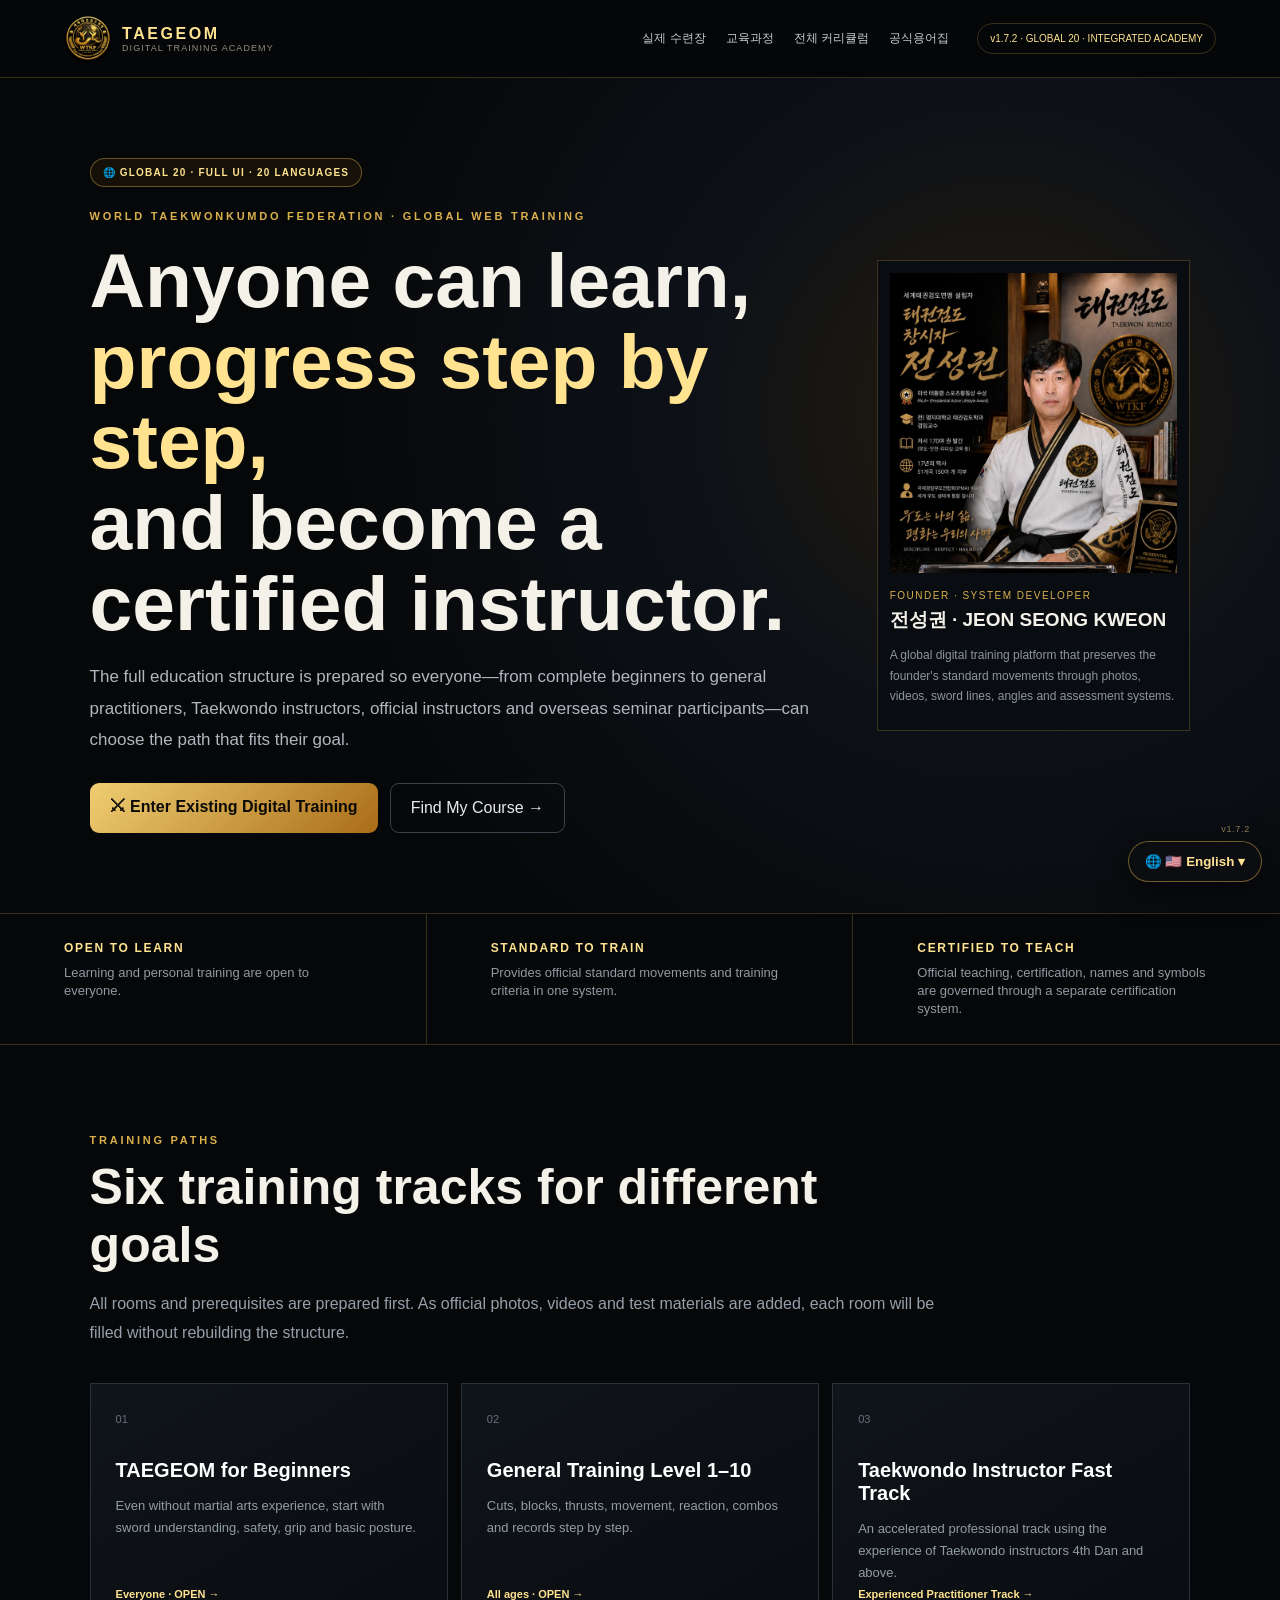
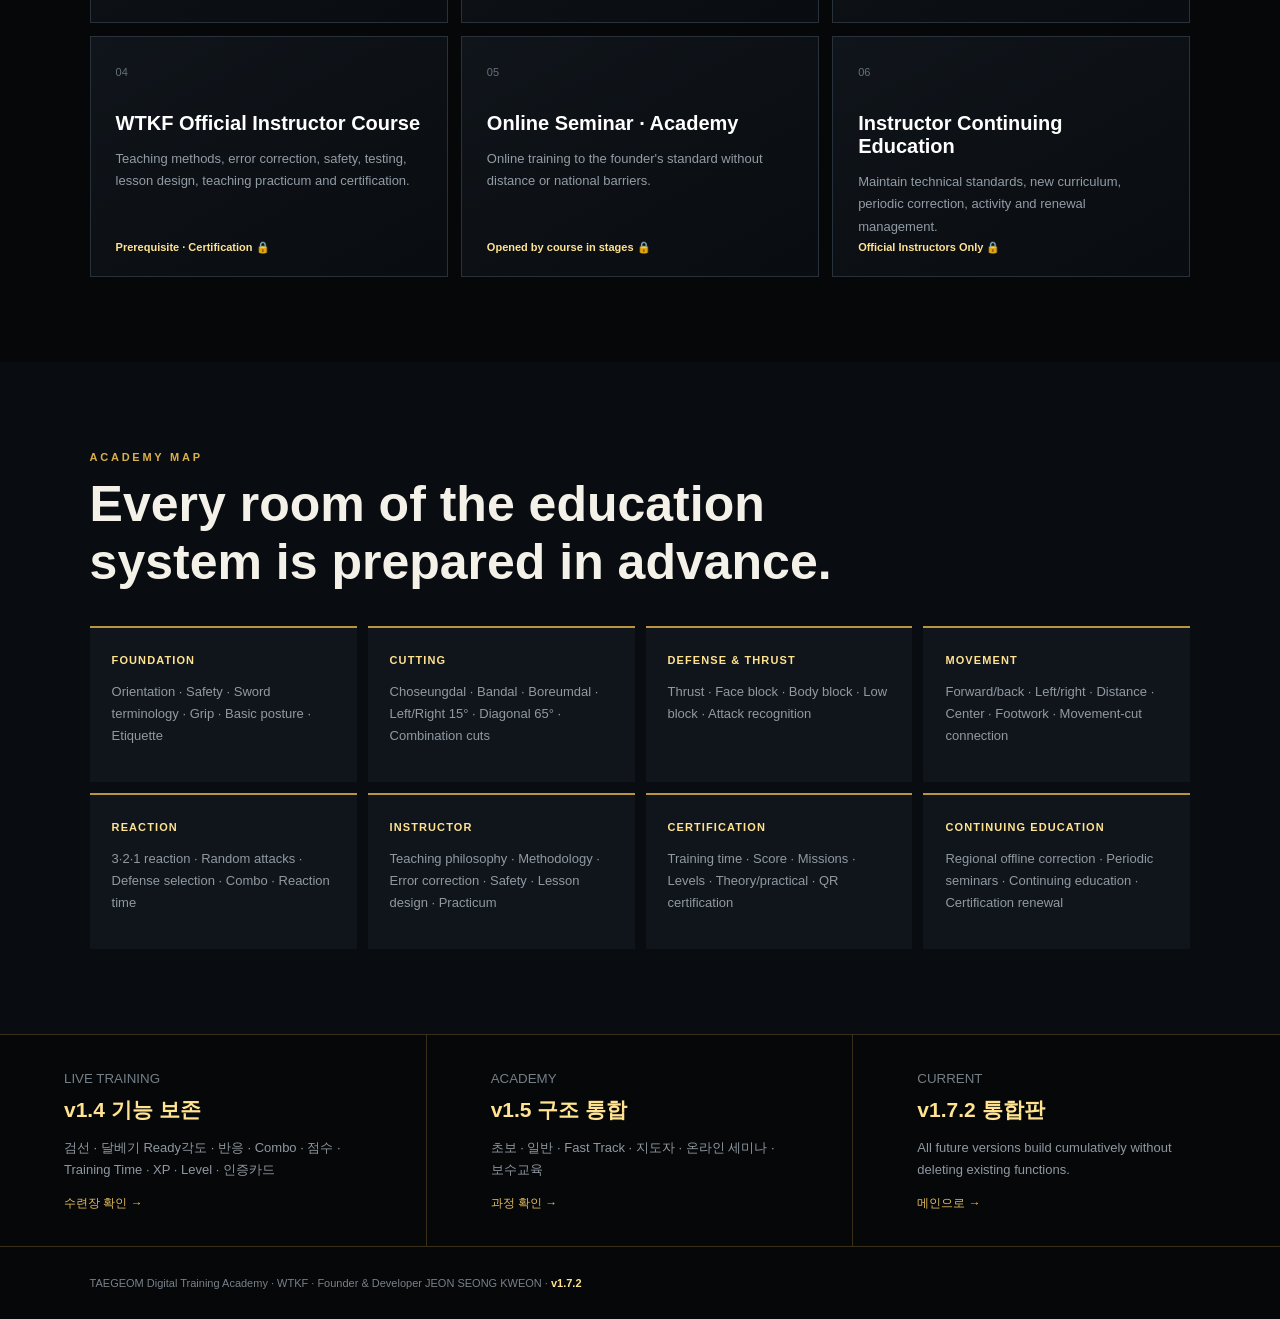
==== commit 66e82c8e: "Add files via upload" ====
--- a/academy.html
+++ b/academy.html
@@ -2,20 +2,20 @@
 <html lang="ko"><head>
 <meta charset="UTF-8"><meta name="viewport" content="width=device-width,initial-scale=1">
 <meta name="theme-color" content="#070707">
-<title>TAEGEOM Digital Training Academy v1.7.1</title>
+<title>TAEGEOM Digital Training Academy v1.7.2</title>
 <link rel="stylesheet" href="academy.css">
 <link rel="stylesheet" href="i18n.css">
 </head><body>
 <header class="academy-top">
   <a class="home" href="index.html"><img src="assets/wtkf-logo.webp" alt="WTKF"><span><b>TAEGEOM</b><small>DIGITAL TRAINING ACADEMY</small></span></a>
   <nav><a href="training.html">실제 수련장</a><a href="#paths">교육과정</a><a href="#map">전체 커리큘럼</a><a href="terminology.html">공식용어집</a></nav>
-  <span class="ver">v1.7.1 · GLOBAL 20 · INTEGRATED ACADEMY</span>
+  <span class="ver">v1.7.2 · GLOBAL 20 · INTEGRATED ACADEMY</span>
 </header>
 
 <main>
 <section class="academy-hero">
  <div>
-  <div class="global20-badge">🌐 GLOBAL 20 · 20 LANGUAGES · LANGUAGE FIX</div><p class="eyebrow">WORLD TAEKWONKUMDO FEDERATION · GLOBAL WEB TRAINING</p>
+  <div class="global20-badge">🌐 GLOBAL 20 · FULL UI · 20 LANGUAGES</div><p class="eyebrow">WORLD TAEKWONKUMDO FEDERATION · GLOBAL WEB TRAINING</p>
   <h1>누구나 배우고,<br><em>단계적으로 성장하며,</em><br>인증된 지도자로.</h1>
   <p class="lead">태권검도 경험이 없는 사람부터 일반 수련생, 태권도 지도자, 공식 지도자와 해외 세미나 참가자까지 목적에 맞는 길을 선택할 수 있도록 교육의 전체 구조를 먼저 완성했습니다.</p>
   <div class="actions"><a class="primary" href="training.html">⚔ 기존 디지털 수련장 입장</a><a href="#paths">나의 과정 찾기 →</a></div>
@@ -62,9 +62,9 @@
 <section class="integration">
  <div><small>LIVE TRAINING</small><strong>v1.4 기능 보존</strong><p>검선 · 달베기 준비각도 · 반응 · 콤보 · 점수 · 수련시간 · XP · Level · 인증카드</p><a href="training.html">수련장 확인 →</a></div>
  <div><small>ACADEMY</small><strong>v1.5 구조 통합</strong><p>초보 · 일반 · Fast Track · 지도자 · 온라인 세미나 · 보수교육</p><a href="#paths">과정 확인 →</a></div>
- <div><small>CURRENT</small><strong>v1.7.1 통합판</strong><p>기존 기능을 삭제하지 않고 앞으로 모든 버전을 누적 개발합니다.</p><a href="index.html">메인으로 →</a></div>
+ <div><small>CURRENT</small><strong>v1.7.2 통합판</strong><p>기존 기능을 삭제하지 않고 앞으로 모든 버전을 누적 개발합니다.</p><a href="index.html">메인으로 →</a></div>
 </section>
 </main>
-<footer>TAEGEOM Digital Training Academy · WTKF · Founder & Developer JEON SEONG KWEON · <b>v1.7.1</b></footer>
+<footer>TAEGEOM Digital Training Academy · WTKF · Founder & Developer JEON SEONG KWEON · <b>v1.7.2</b></footer>
 <script src="i18n.js"></script>
 </body></html>
--- a/i18n.css
+++ b/i18n.css
@@ -1 +1,4 @@
-.tg-language{position:fixed;right:18px;bottom:18px;z-index:9999;font-family:Arial,"Noto Sans KR",sans-serif}.tg-lang-button{background:#0b0d10;color:#ffe395;border:1px solid rgba(222,177,72,.48);box-shadow:0 8px 30px #0009;border-radius:28px;padding:12px 16px;font-weight:800;cursor:pointer}.tg-lang-menu{display:none;position:absolute;right:0;bottom:52px;width:310px;max-height:65vh;overflow:auto;background:#090c10;border:1px solid rgba(222,177,72,.4);box-shadow:0 18px 55px #000;border-radius:14px;padding:10px}.tg-lang-menu.open{display:grid;grid-template-columns:1fr 1fr;gap:5px}.tg-lang-title{grid-column:1/-1;color:#d9ad49;font-size:10px;letter-spacing:.14em;padding:8px}.tg-lang-menu button{border:1px solid #252c33;background:#10151b;color:#e9edf0;text-align:left;padding:9px;border-radius:7px;cursor:pointer;font-size:12px}.tg-lang-menu button:hover{border-color:#b78d38}.tg-lang-menu span{margin-left:4px}[dir=rtl] .tg-language{right:auto;left:18px}[dir=rtl] .tg-lang-menu{right:auto;left:0}@media(max-width:560px){.tg-language{right:10px;bottom:10px}.tg-lang-menu{width:min(92vw,310px)}.tg-lang-current{font-size:11px}}+.tg-language{position:fixed;right:18px;bottom:18px;z-index:9999;font-family:Arial,"Noto Sans KR",sans-serif}.tg-lang-button{background:#0b0d10;color:#ffe395;border:1px solid rgba(222,177,72,.48);box-shadow:0 8px 30px #0009;border-radius:28px;padding:12px 16px;font-weight:800;cursor:pointer}.tg-lang-menu{display:none;position:absolute;right:0;bottom:52px;width:310px;max-height:65vh;overflow:auto;background:#090c10;border:1px solid rgba(222,177,72,.4);box-shadow:0 18px 55px #000;border-radius:14px;padding:10px}.tg-lang-menu.open{display:grid;grid-template-columns:1fr 1fr;gap:5px}.tg-lang-title{grid-column:1/-1;color:#d9ad49;font-size:10px;letter-spacing:.14em;padding:8px}.tg-lang-menu button{border:1px solid #252c33;background:#10151b;color:#e9edf0;text-align:left;padding:9px;border-radius:7px;cursor:pointer;font-size:12px}.tg-lang-menu button:hover{border-color:#b78d38}.tg-lang-menu span{margin-left:4px}[dir=rtl] .tg-language{right:auto;left:18px}[dir=rtl] .tg-lang-menu{right:auto;left:0}@media(max-width:560px){.tg-language{right:10px;bottom:10px}.tg-lang-menu{width:min(92vw,310px)}.tg-lang-current{font-size:11px}}
+.tg-lang-title:after{content:" · FULL UI";color:#ffe08a}
+.tg-language:before{content:"v1.7.2";position:absolute;right:12px;bottom:48px;color:#8d7b55;font-size:9px;letter-spacing:.08em}
+[dir=rtl] .tg-language:before{right:auto;left:12px}
